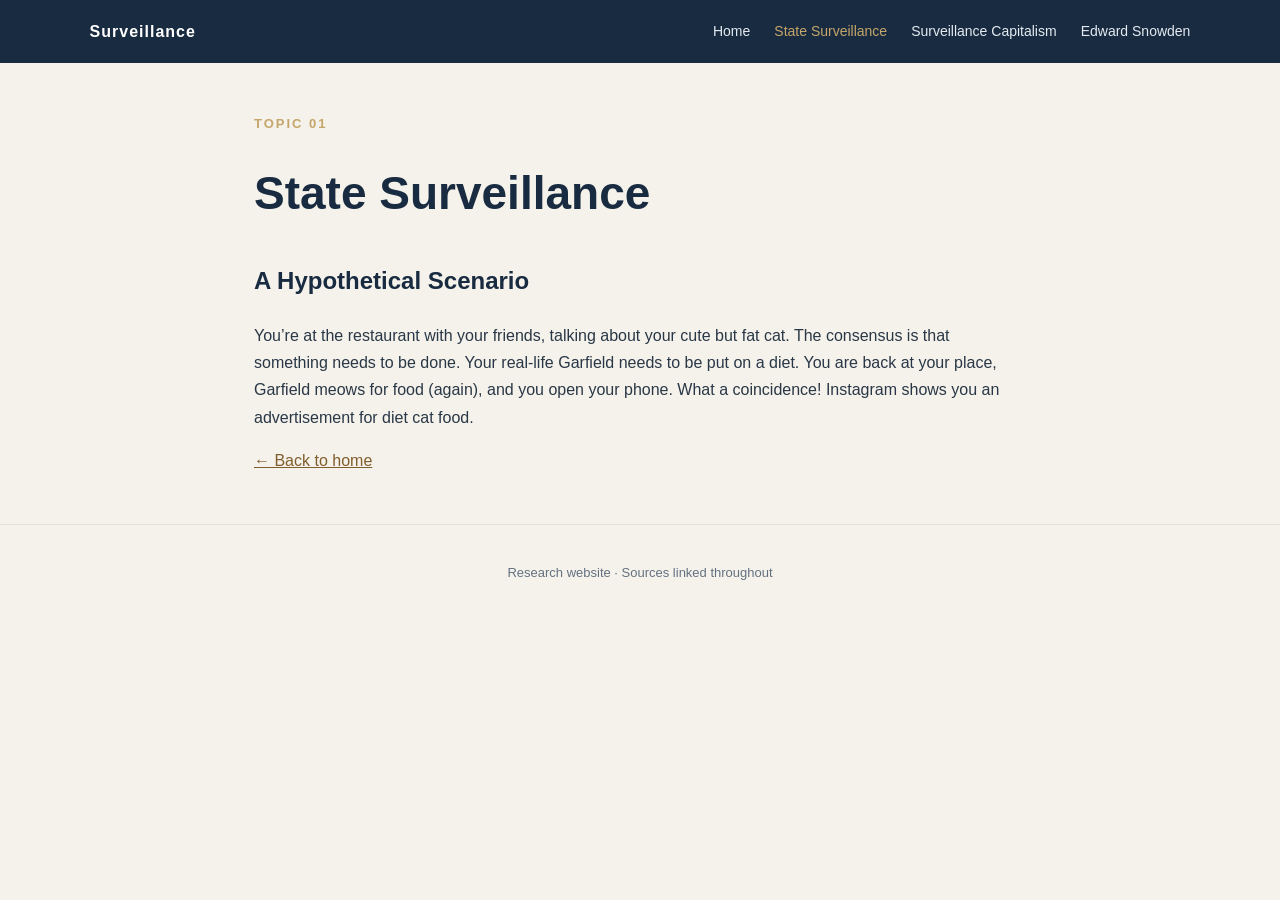
==== topic1.html @ e8d6a829 "Update topic1.html" ====
<!DOCTYPE html>
<html lang="en">
<head>
  <meta charset="UTF-8">
  <meta name="viewport" content="width=device-width, initial-scale=1.0">
  <title>Topic One | My Research Website</title>
  <link rel="stylesheet" href="style.css">
</head>
<body>

  <nav class="navbar">
    <a class="logo" href="index.html">Surveillance</a>
    <div class="nav-links">
      <a href="index.html">Home</a>
      <a class="active" href="topic1.html">State Surveillance</a>
      <a href="topic2.html">Surveillance Capitalism</a>
      <a href="topic3.html">Edward Snowden</a>
    </div>
  </nav>

  <main class="article">
    <p class="eyebrow">TOPIC 01</p>
    <h1>State Surveillance</h1>

<section>
    <h2>A Hypothetical Scenario</h2>

    <p>
      You’re at the restaurant with your friends, talking about your cute 
      but fat cat. The consensus is that something needs to be done. 
      Your real-life Garfield needs to be put on a diet. You are back at 
      your place, Garfield meows for food (again), and you open your phone. 
      What a coincidence! Instagram shows you an advertisement for diet cat food. 
    </p>



    

    <p><a href="index.html">← Back to home</a></p>
  </main>

  <footer>
    <p>Research website · Sources linked throughout</p>
  </footer>

</body>
</html>
---- style.css ----
* {
  box-sizing: border-box;
}

:root {
  --navy: #182b40;
  --gold: #c5a66a;
  --cream: #f5f2eb;
  --white: #ffffff;
  --text: #293746;
  --muted: #647181;
}

body {
  margin: 0;
  font-family: Arial, Helvetica, sans-serif;
  color: var(--text);
  background: var(--cream);
  line-height: 1.7;
}

/* Navigation bar */
.navbar {
  background: var(--navy);
  padding: 18px 7%;
  display: flex;
  justify-content: space-between;
  align-items: center;
  gap: 24px;
  flex-wrap: wrap;
}

.logo {
  color: var(--white);
  font-weight: bold;
  letter-spacing: 1px;
  text-decoration: none;
}

.nav-links {
  display: flex;
  gap: 24px;
  flex-wrap: wrap;
}

.nav-links a {
  color: #e5eaf0;
  text-decoration: none;
  font-size: 14px;
}

.nav-links a:hover,
.nav-links a.active {
  color: var(--gold);
}

/* Homepage introduction */
.hero {
  padding: 90px 12%;
  background: var(--navy);
  color: var(--white);
}

.eyebrow,
.number {
  color: var(--gold);
  font-weight: bold;
  letter-spacing: 2px;
  font-size: 13px;
}

.hero h1 {
  font-size: clamp(36px, 5vw, 58px);
  line-height: 1.15;
  max-width: 800px;
  margin: 16px 0;
}

.hero-content {
  display: grid;
  grid-template-columns: 3fr 2fr;
  align-items: center;
  gap: 48px;
  max-width: 1200px;
  margin: 0 auto;
}

.hero-text {
  min-width: 0;
}

.hero-image img {
  display: block;
  width: 100%;
  aspect-ratio: 4 / 5;
  max-height: 380px;
  object-fit: cover;
  border-radius: 8px;
}

/* Stack the image below the text on small screens */
@media (max-width: 700px) {
  .hero-content {
    grid-template-columns: 1fr;
    gap: 28px;
  }

  .hero-image img {
    max-height: 300px;
    aspect-ratio: 16 / 9;
  }
}

.intro {
  color: #d4dce5;
  max-width: 620px;
  font-size: 18px;
}

.button {
  display: inline-block;
  margin-top: 20px;
  padding: 12px 22px;
  background: var(--gold);
  color: var(--navy);
  text-decoration: none;
  font-weight: bold;
  border-radius: 4px;
}

.button:hover {
  opacity: 0.85;
}

/* Homepage topic cards */
.container {
  max-width: 1100px;
  margin: auto;
  padding: 55px 24px;
}

.container h2 {
  font-size: 30px;
  color: var(--navy);
}

.section-intro {
  color: var(--muted);
}

.cards {
  display: grid;
  grid-template-columns: repeat(3, minmax(0, 1fr));
  gap: 22px;
  margin-top: 30px;
}

.card {
  display: block;
  background: var(--white);
  padding: 28px;
  border-radius: 6px;
  border: 1px solid #e3dfd6;
  color: var(--text);
  text-decoration: none;
  transition: transform 0.2s, box-shadow 0.2s;
}

.card:hover {
  transform: translateY(-4px);
  box-shadow: 0 8px 24px #182b4015;
}

.card h3 {
  color: var(--navy);
  font-size: 22px;
}

.read-more {
  color: #8a6b3f;
  font-weight: bold;
}

/* Individual topic pages */
.article {
  max-width: 820px;
  margin: 50px auto;
  padding: 0 24px;
}

.article h1 {
  color: var(--navy);
  font-size: clamp(32px, 5vw, 46px);
  line-height: 1.2;
}

.article h2 {
  color: var(--navy);
  margin-top: 40px;
}

.article a {
  color: #805d2c;
}

.article img {
  max-width: 100%;
  height: auto;
  border-radius: 6px;
}

footer {
  padding: 24px;
  text-align: center;
  color: var(--muted);
  border-top: 1px solid #e3dfd6;
  font-size: 13px;
}

/* Adapt the layout to phones and smaller screens */
@media (max-width: 700px) {
  .navbar {
    align-items: flex-start;
    flex-direction: column;
  }

  .nav-links {
    gap: 16px;
  }

  .hero {
    padding: 60px 7%;
  }

  .cards {
    grid-template-columns: 1fr;
  }
}
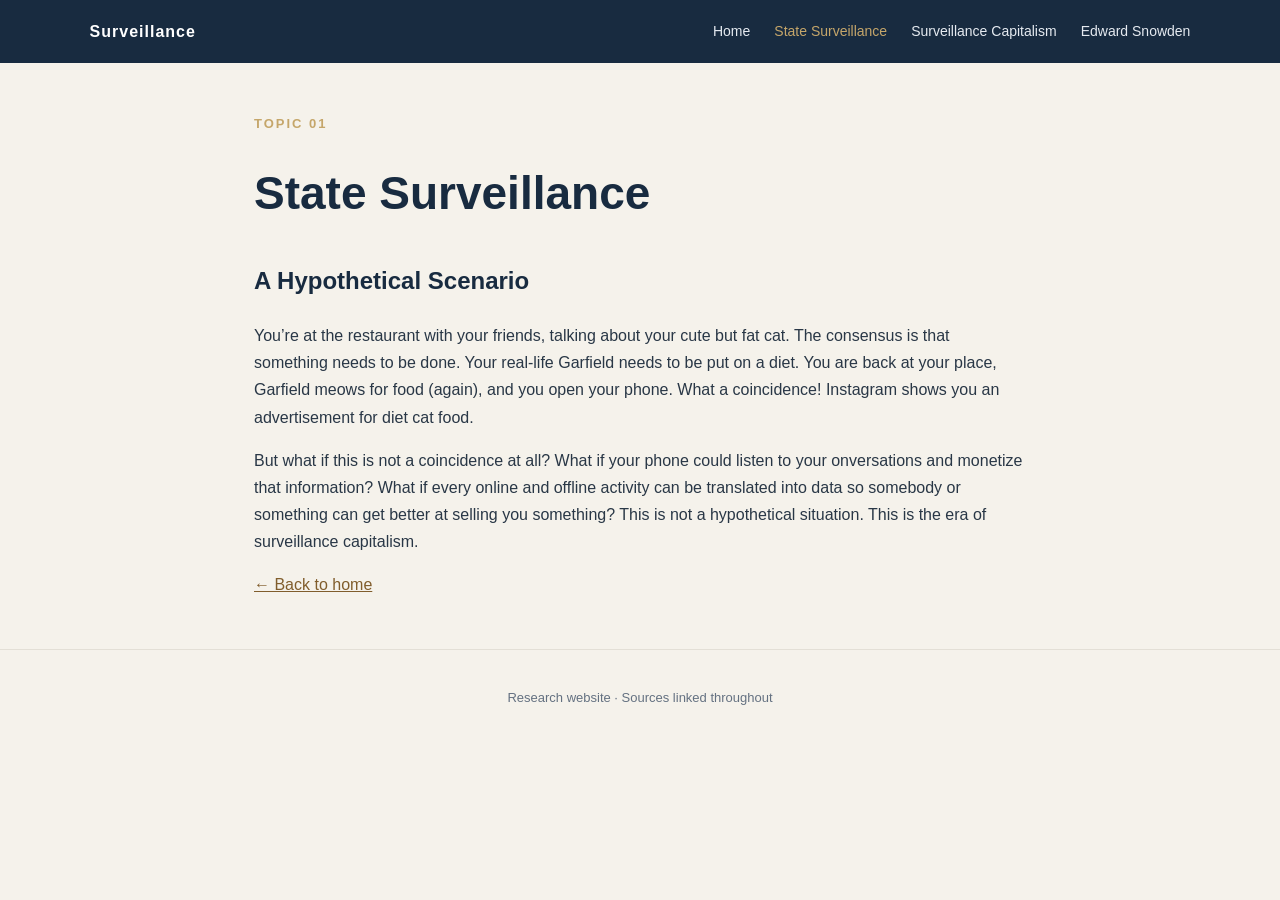
==== commit 309cfe0e: "Update topic1.html" ====
--- a/topic1.html
+++ b/topic1.html
@@ -33,7 +33,13 @@
       your place, Garfield meows for food (again), and you open your phone. 
       What a coincidence! Instagram shows you an advertisement for diet cat food. 
     </p>
-
+    
+    <p>
+      But what if this is not a coincidence at all? What if your phone could listen to your 
+      onversations and monetize that information? What if every online and offline activity can be 
+      translated into data so somebody or something can get better at selling you something? This 
+      is not a hypothetical situation. This is the era of surveillance capitalism.
+    </p>
 
 
     
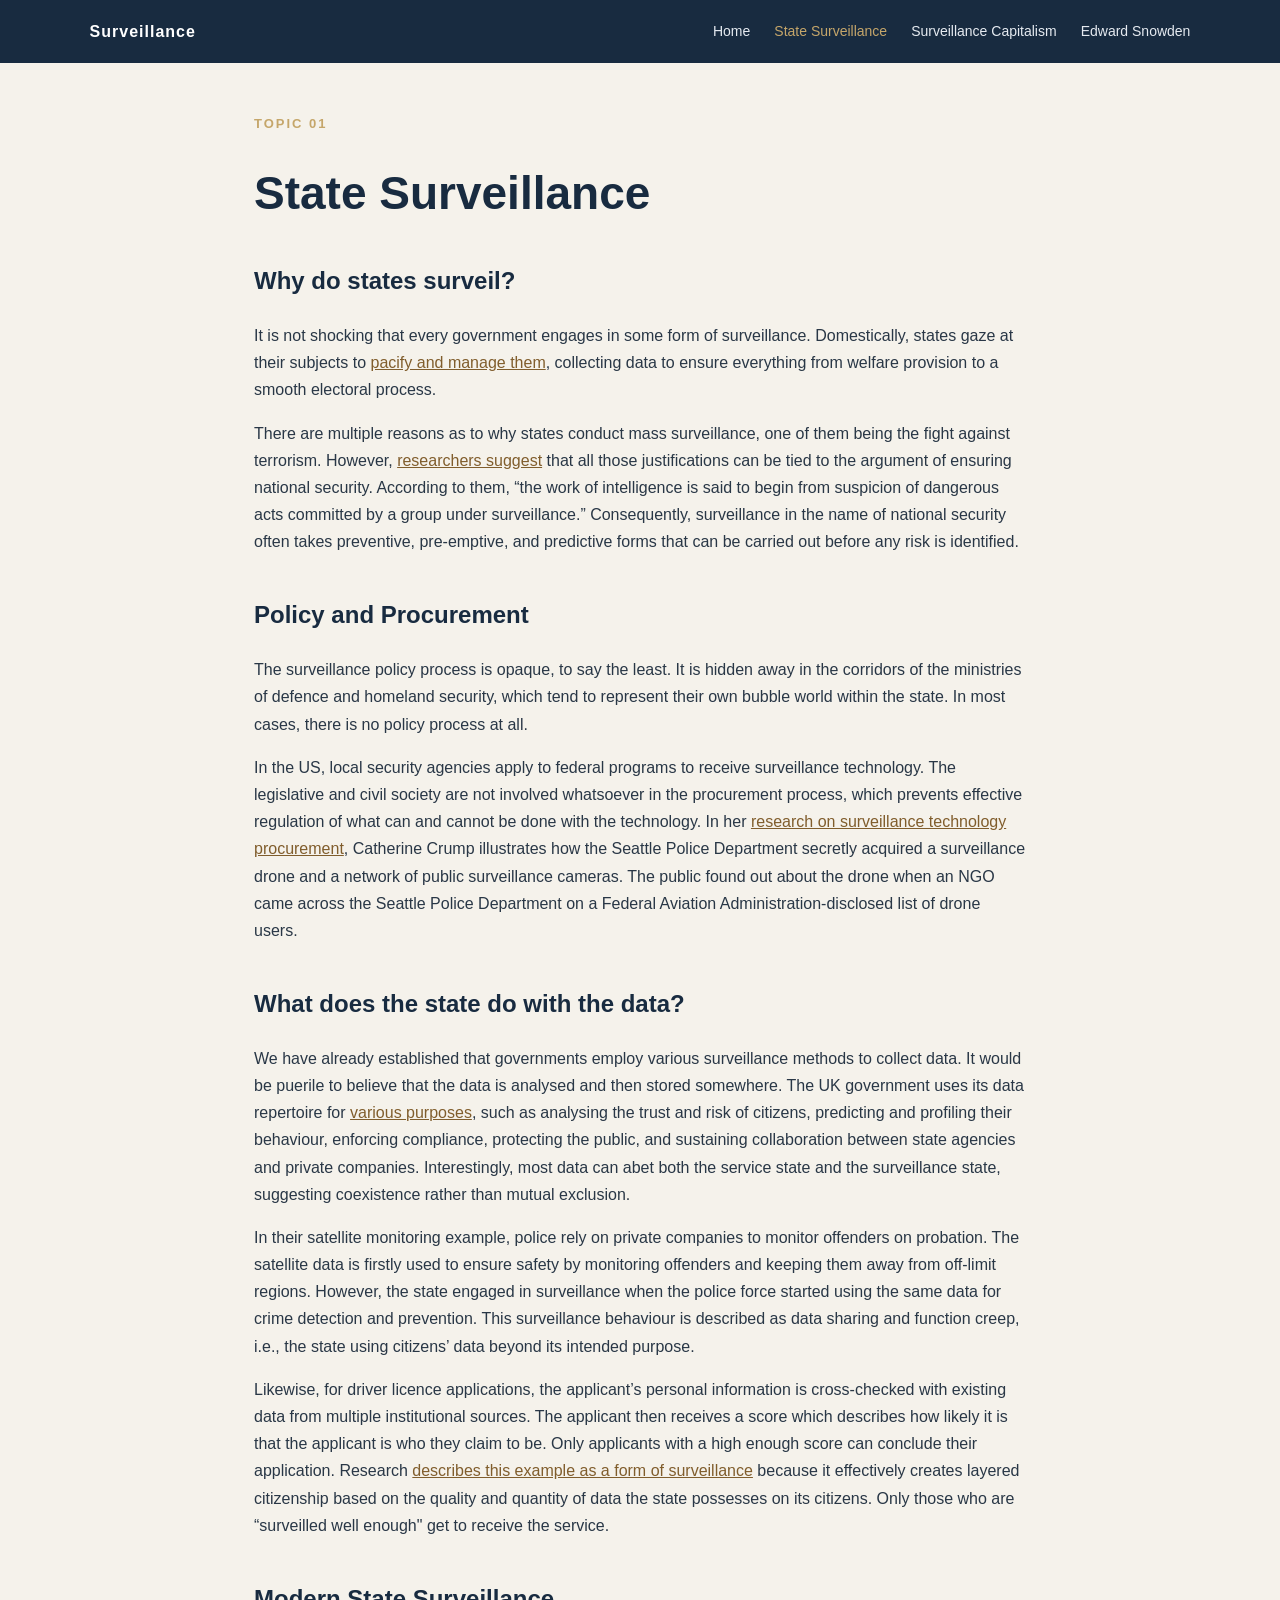
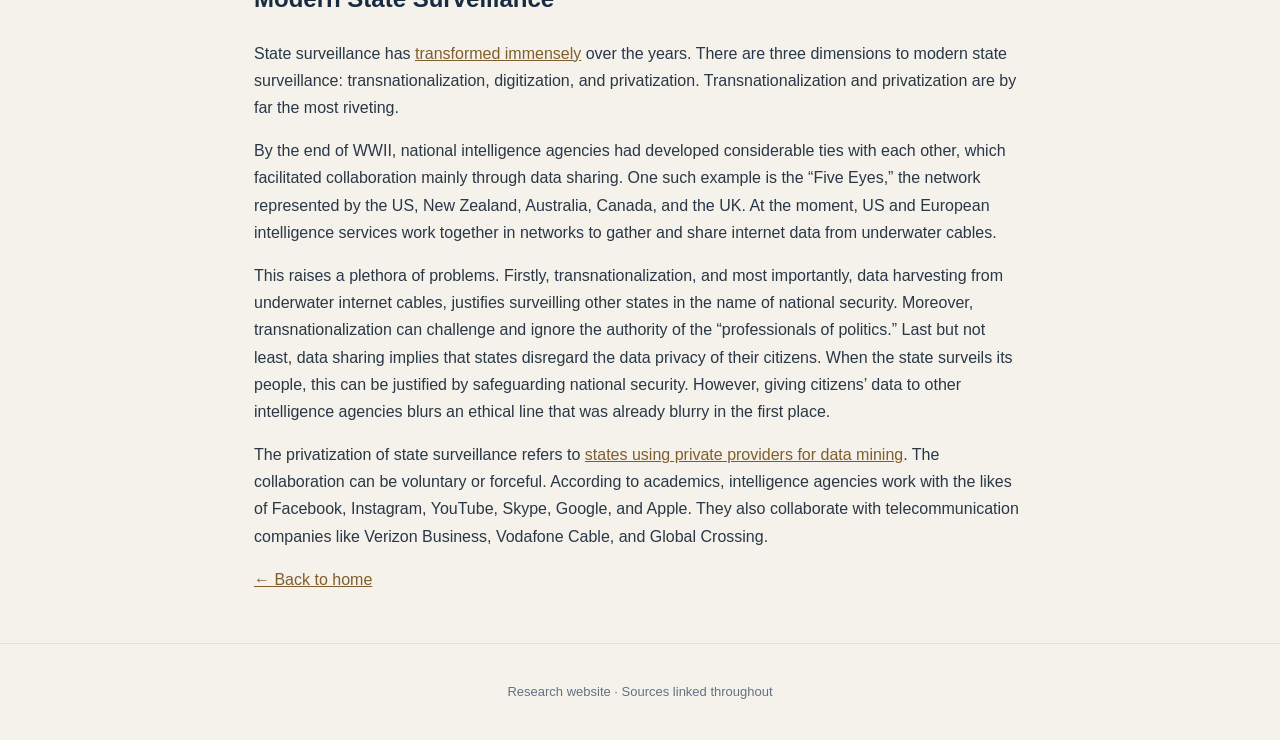
==== commit 5aa8f1f6: "Update topic1.html" ====
--- a/topic1.html
+++ b/topic1.html
@@ -4,7 +4,7 @@
 <head>
   <meta charset="UTF-8">
   <meta name="viewport" content="width=device-width, initial-scale=1.0">
-  <title>Topic One | My Research Website</title>
+  <title>PUBPOL222 Final Project</title>
   <link rel="stylesheet" href="style.css">
 </head>
 <body>
@@ -23,26 +23,35 @@
     <p class="eyebrow">TOPIC 01</p>
     <h1>State Surveillance</h1>
 
-<section>
-    <h2>A Hypothetical Scenario</h2>
+  <h2>Why do states surveil?</h2>
 
-    <p>
-      You’re at the restaurant with your friends, talking about your cute 
-      but fat cat. The consensus is that something needs to be done. 
-      Your real-life Garfield needs to be put on a diet. You are back at 
-      your place, Garfield meows for food (again), and you open your phone. 
-      What a coincidence! Instagram shows you an advertisement for diet cat food. 
-    </p>
-    
-    <p>
-      But what if this is not a coincidence at all? What if your phone could listen to your 
-      onversations and monetize that information? What if every online and offline activity can be 
-      translated into data so somebody or something can get better at selling you something? This 
-      is not a hypothetical situation. This is the era of surveillance capitalism.
-    </p>
+  <p>It is not shocking that every government engages in some form of surveillance. Domestically, states gaze at their subjects to <a href="https://d1wqtxts1xzle7.cloudfront.net/76400352/Cyber_20Series_20Web2-libre.pdf?1639581988=&amp;response-content-disposition=inline%3B+filename%3DGoverning_Cyberspace_during_a_Crisis_in.pdf&amp;Expires=1792562206&amp;Signature=ez0BBP5YNzSZqqUoLzvwpNprk3~naDb6iUlHUUlqk3fh8IuvuqOPbIAH9OkCsQyJt46uGKl8BIvYFPuG-Qm4je-HpDegU5crHpNjvLHodP6Og5ZSEKywXF6elBB1Ybo49YpGGbWrBkDkB~0s10yP-RbG5PaXotoMq0A6XKbDkWxBPCYPzJop8mE1zfkLEXNjqVF5xI0-kGfxSqHT4MMYGR-1YMB9fRSBpB531D74t61~TzVUiKpVoluR7lGRz4SM8nP0zVkcQLfic7bS1vR6ujzHljAD5koRNSX3DWy~2BGONEFco-GdftG5HaquAnncHpPBDaJkd7vBWc4635FfZg__&amp;Key-Pair-Id=APKAJLOHF5GGSLRBV4ZA#page=21" target="_blank" rel="noopener noreferrer">pacify and manage them</a>, collecting data to ensure everything from welfare provision to a smooth electoral process.</p>
 
+  <p>There are multiple reasons as to why states conduct mass surveillance, one of them being the fight against terrorism. However, <a href="https://academic.oup.com/ips/article/8/2/121/1794335" target="_blank" rel="noopener noreferrer">researchers suggest</a> that all those justifications can be tied to the argument of ensuring national security. According to them, “the work of intelligence is said to begin from suspicion of dangerous acts committed by a group under surveillance.” Consequently, surveillance in the name of national security often takes preventive, pre-emptive, and predictive forms that can be carried out before any risk is identified.</p>
 
-    
+  <h2>Policy and Procurement</h2>
+
+  <p>The surveillance policy process is opaque, to say the least. It is hidden away in the corridors of the ministries of defence and homeland security, which tend to represent their own bubble world within the state. In most cases, there is no policy process at all.</p>
+
+  <p>In the US, local security agencies apply to federal programs to receive surveillance technology. The legislative and civil society are not involved whatsoever in the procurement process, which prevents effective regulation of what can and cannot be done with the technology. In her <a href="https://access.heinonline.com/HOL/Page?handle=hein.journals/washlr91&amp;div=41&amp;g_sent=1&amp;casa_token=&amp;collection=journals" target="_blank" rel="noopener noreferrer">research on surveillance technology procurement</a>, Catherine Crump illustrates how the Seattle Police Department secretly acquired a surveillance drone and a network of public surveillance cameras. The public found out about the drone when an NGO came across the Seattle Police Department on a Federal Aviation Administration-disclosed list of drone users.</p>
+
+  <h2>What does the state do with the data?</h2>
+
+  <p>We have already established that governments employ various surveillance methods to collect data. It would be puerile to believe that the data is analysed and then stored somewhere. The UK government uses its data repertoire for <a href="https://link.springer.com/article/10.1007/s12394-009-0007-5" target="_blank" rel="noopener noreferrer">various purposes</a>, such as analysing the trust and risk of citizens, predicting and profiling their behaviour, enforcing compliance, protecting the public, and sustaining collaboration between state agencies and private companies. Interestingly, most data can abet both the service state and the surveillance state, suggesting coexistence rather than mutual exclusion.</p>
+
+  <p>In their satellite monitoring example, police rely on private companies to monitor offenders on probation. The satellite data is firstly used to ensure safety by monitoring offenders and keeping them away from off-limit regions. However, the state engaged in surveillance when the police force started using the same data for crime detection and prevention. This surveillance behaviour is described as data sharing and function creep, i.e., the state using citizens’ data beyond its intended purpose.</p>
+
+  <p>Likewise, for driver licence applications, the applicant’s personal information is cross-checked with existing data from multiple institutional sources. The applicant then receives a score which describes how likely it is that the applicant is who they claim to be. Only applicants with a high enough score can conclude their application. Research <a href="https://link.springer.com/article/10.1007/s12394-009-0007-5" target="_blank" rel="noopener noreferrer">describes this example as a form of surveillance</a> because it effectively creates layered citizenship based on the quality and quantity of data the state possesses on its citizens. Only those who are “surveilled well enough" get to receive the service.</p>
+
+  <h2>Modern State Surveillance</h2>
+
+  <p>State surveillance has <a href="https://academic.oup.com/ips/article/8/2/121/1794335" target="_blank" rel="noopener noreferrer">transformed immensely</a> over the years. There are three dimensions to modern state surveillance: transnationalization, digitization, and privatization. Transnationalization and privatization are by far the most riveting.</p>
+
+  <p>By the end of WWII, national intelligence agencies had developed considerable ties with each other, which facilitated collaboration mainly through data sharing. One such example is the “Five Eyes,” the network represented by the US, New Zealand, Australia, Canada, and the UK. At the moment, US and European intelligence services work together in networks to gather and share internet data from underwater cables.</p>
+
+  <p>This raises a plethora of problems. Firstly, transnationalization, and most importantly, data harvesting from underwater internet cables, justifies surveilling other states in the name of national security. Moreover, transnationalization can challenge and ignore the authority of the “professionals of politics.” Last but not least, data sharing implies that states disregard the data privacy of their citizens. When the state surveils its people, this can be justified by safeguarding national security. However, giving citizens’ data to other intelligence agencies blurs an ethical line that was already blurry in the first place.</p>
+
+  <p>The privatization of state surveillance refers to <a href="https://academic.oup.com/ips/article/8/2/121/1794335" target="_blank" rel="noopener noreferrer">states using private providers for data mining</a>. The collaboration can be voluntary or forceful. According to academics, intelligence agencies work with the likes of Facebook, Instagram, YouTube, Skype, Google, and Apple. They also collaborate with telecommunication companies like Verizon Business, Vodafone Cable, and Global Crossing.</p>
 
     <p><a href="index.html">← Back to home</a></p>
   </main>
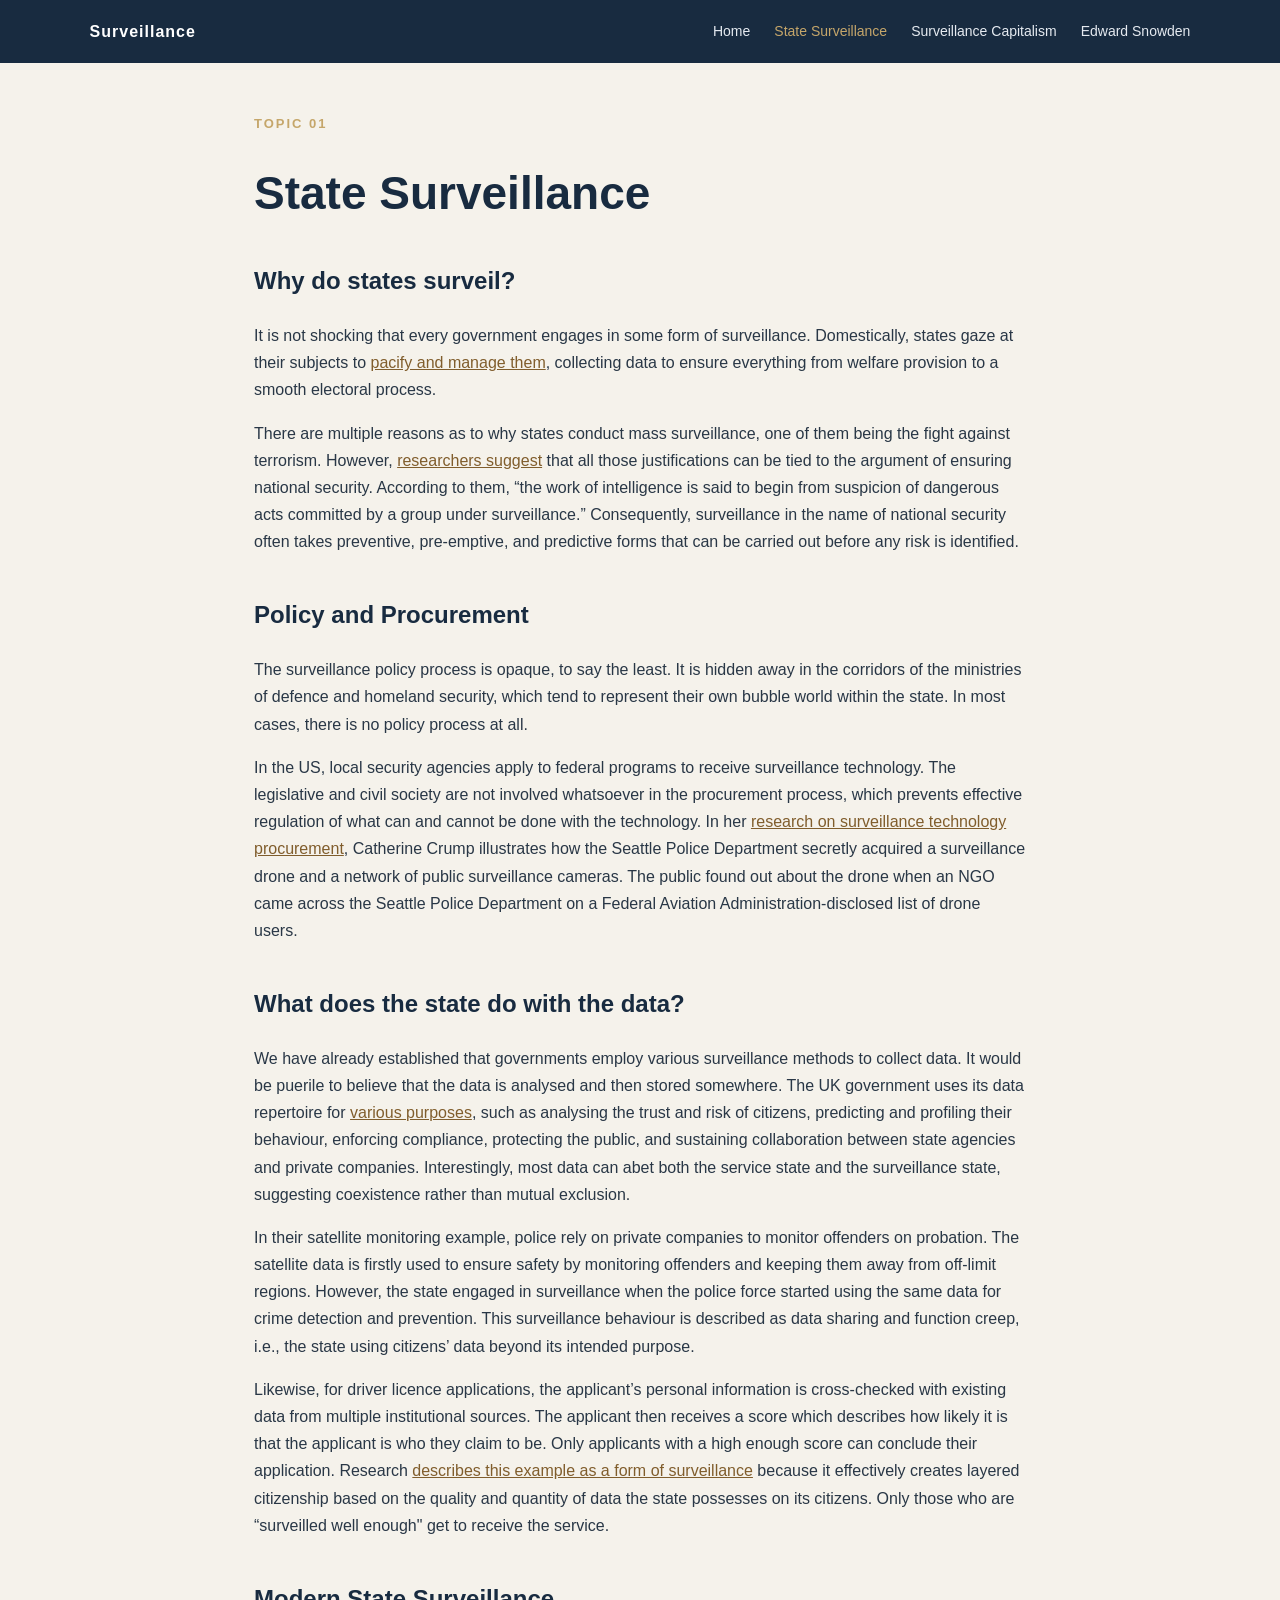
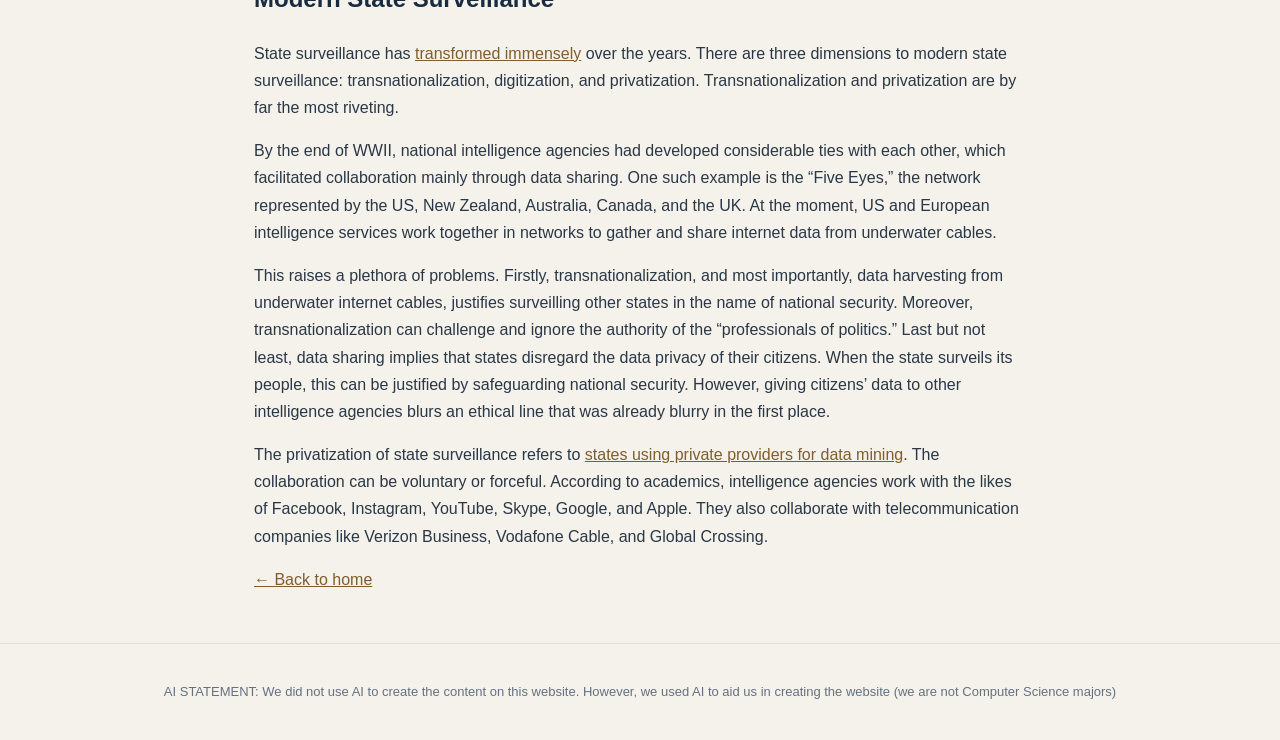
==== commit de44afde: "Update topic1.html" ====
--- a/topic1.html
+++ b/topic1.html
@@ -57,7 +57,7 @@
   </main>
 
   <footer>
-    <p>Research website · Sources linked throughout</p>
+    <p>AI STATEMENT: We did not use AI to create the content on this website. However, we used AI to aid us in creating the website (we are not Computer Science majors)</p>
   </footer>
 
 </body>
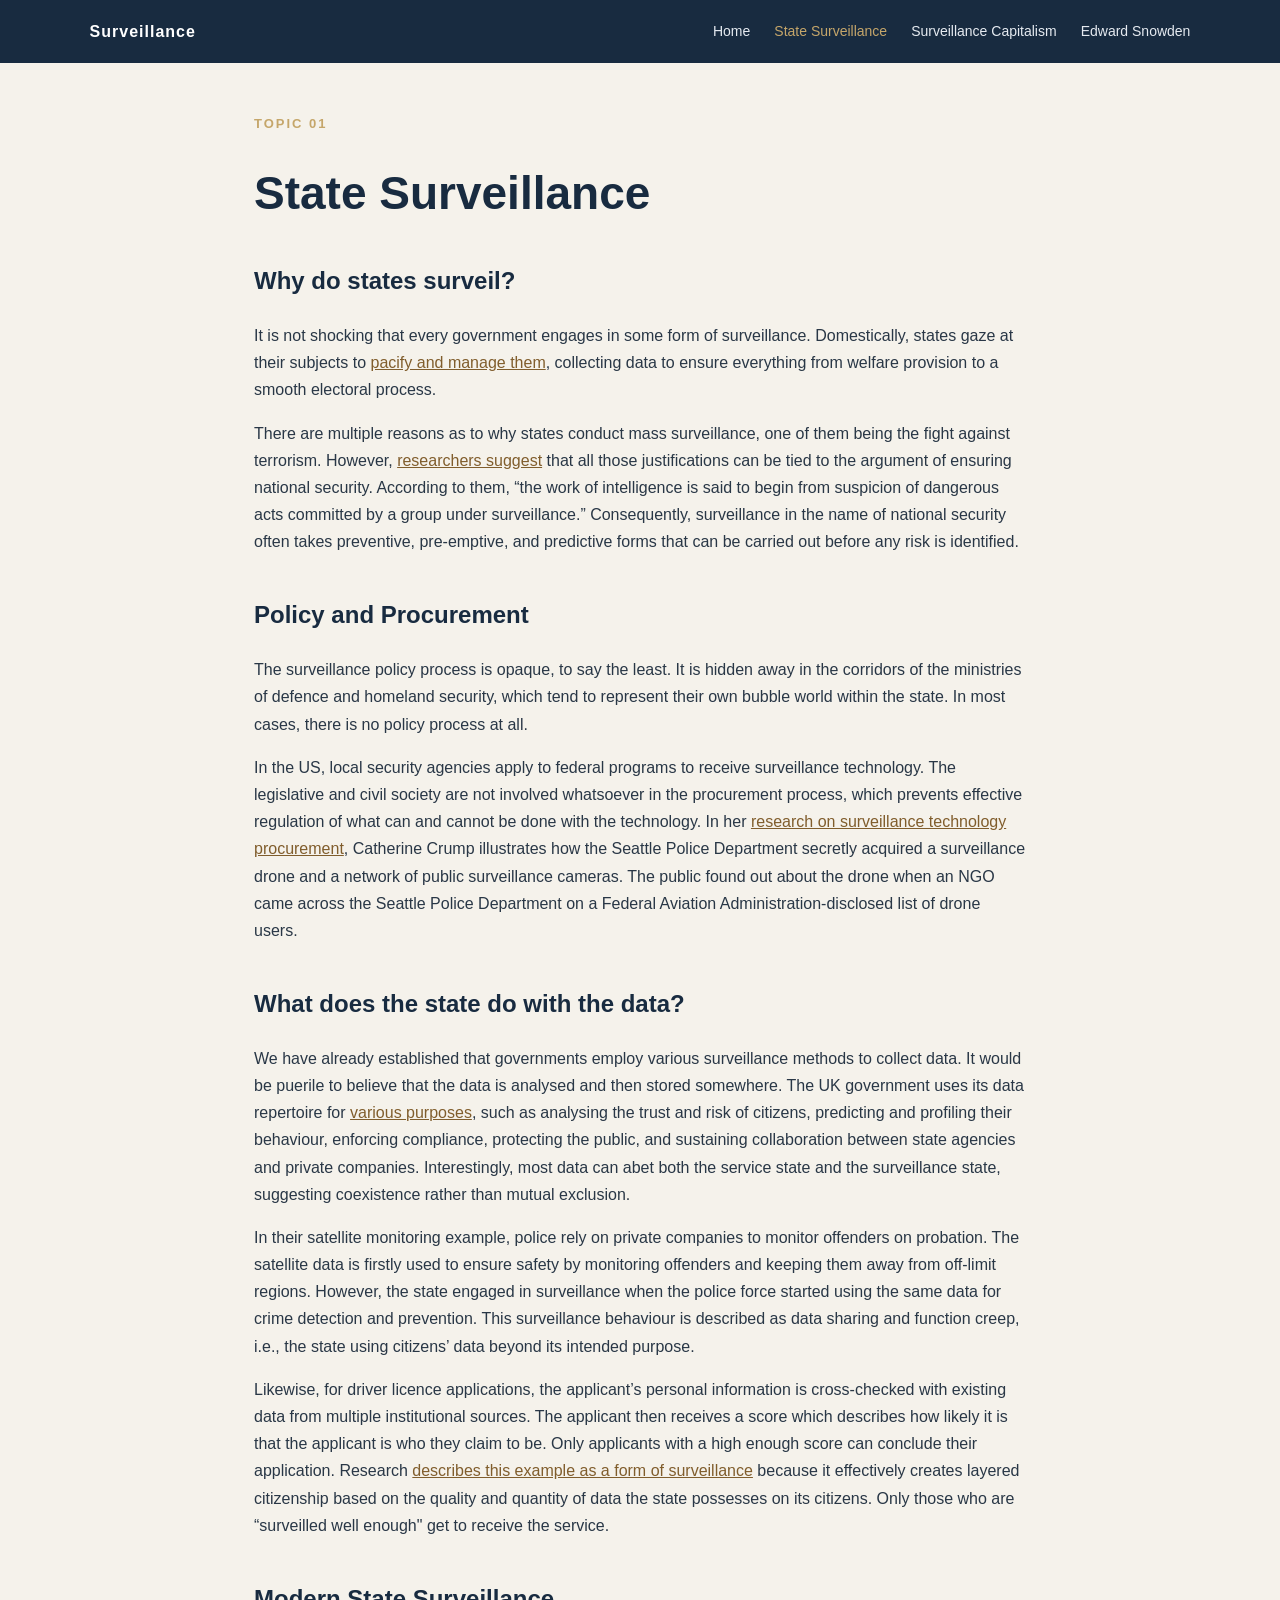
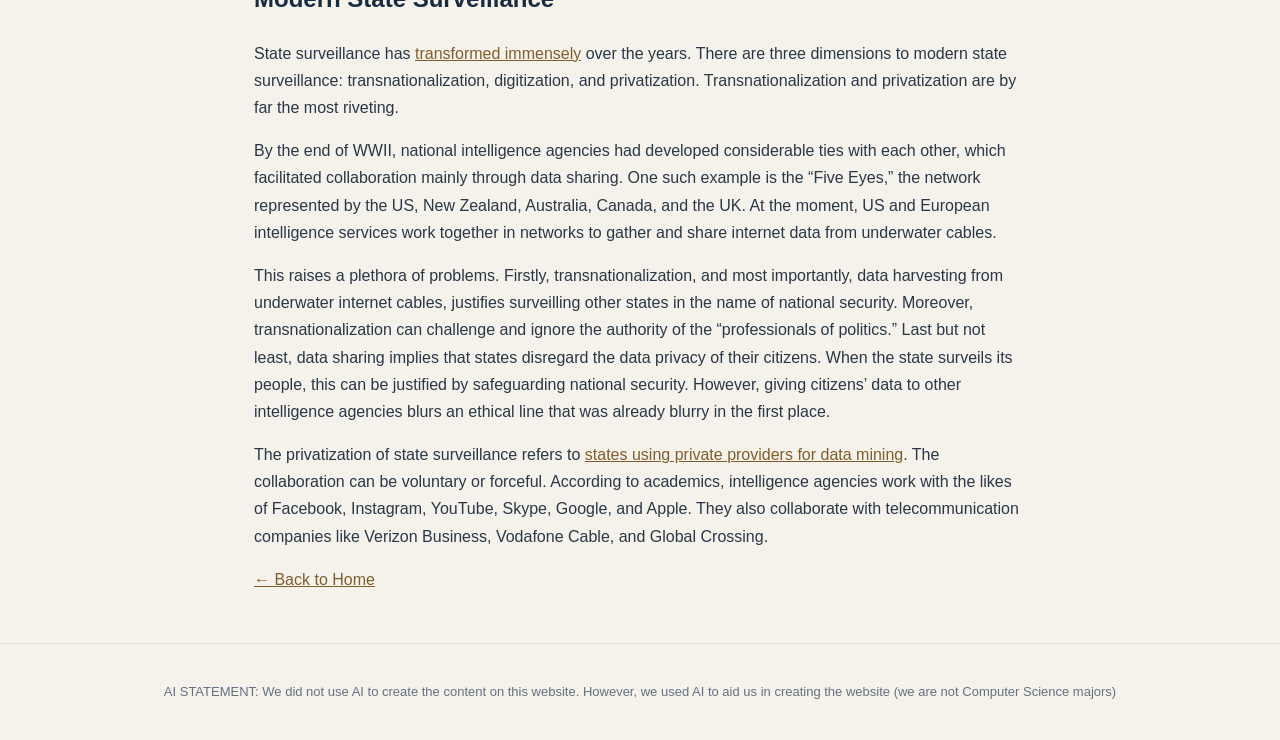
==== commit b591570a: "Update topic1.html" ====
--- a/topic1.html
+++ b/topic1.html
@@ -53,7 +53,7 @@
 
   <p>The privatization of state surveillance refers to <a href="https://academic.oup.com/ips/article/8/2/121/1794335" target="_blank" rel="noopener noreferrer">states using private providers for data mining</a>. The collaboration can be voluntary or forceful. According to academics, intelligence agencies work with the likes of Facebook, Instagram, YouTube, Skype, Google, and Apple. They also collaborate with telecommunication companies like Verizon Business, Vodafone Cable, and Global Crossing.</p>
 
-    <p><a href="index.html">← Back to home</a></p>
+    <p><a href="index.html">← Back to Home</a></p>
   </main>
 
   <footer>
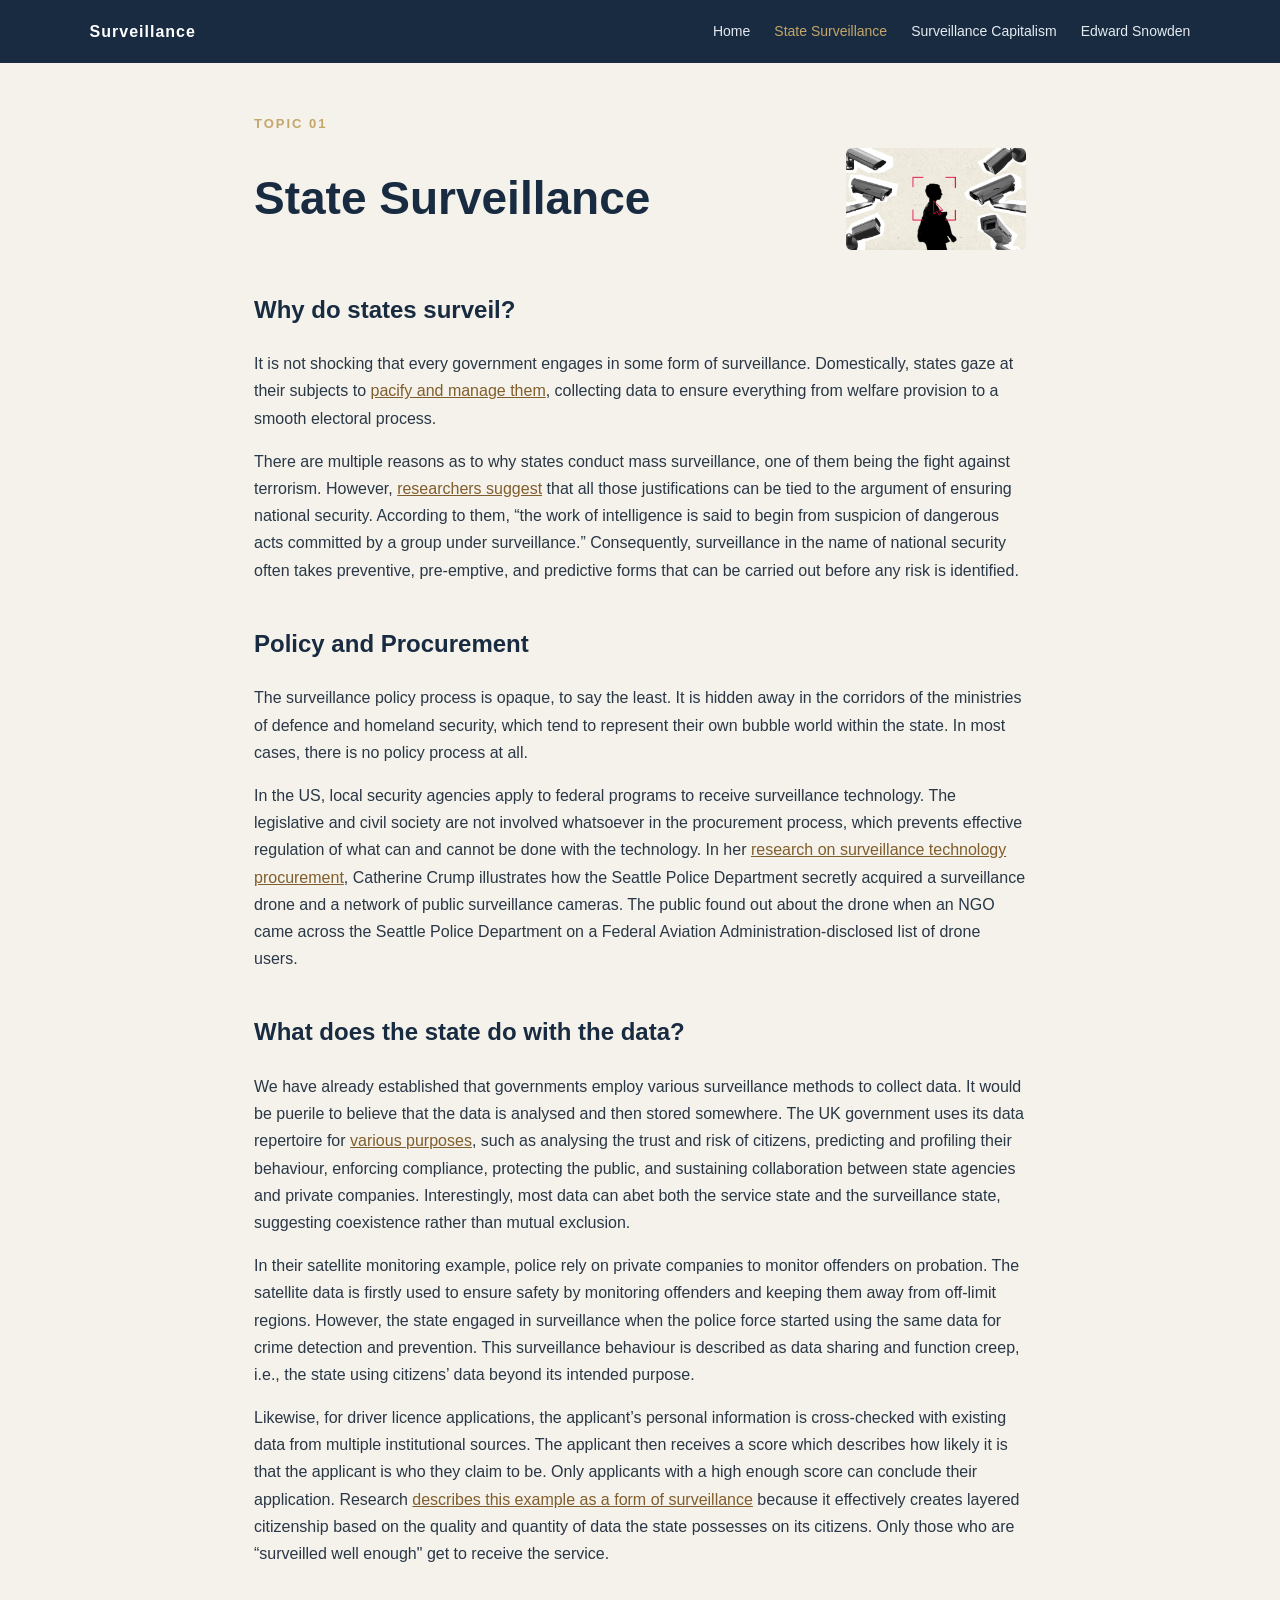
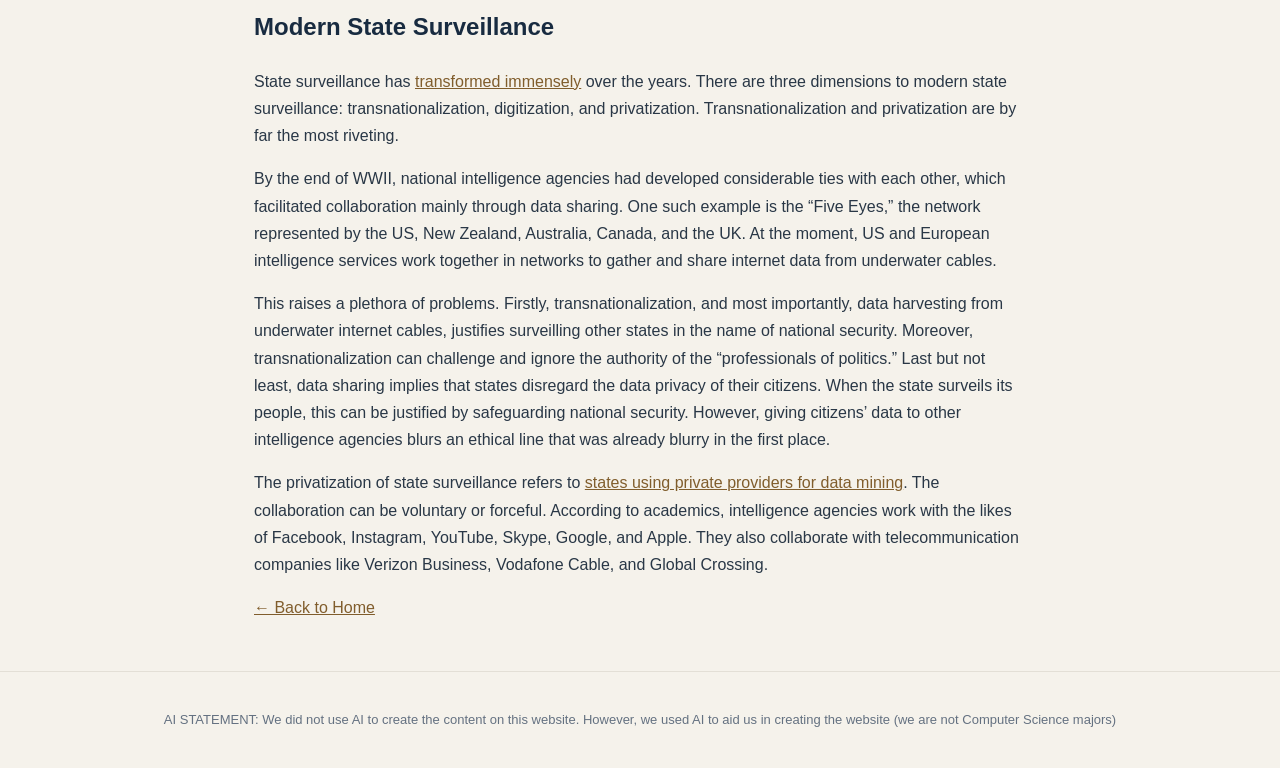
==== commit 3f03dd3f: "Update topic1.html" ====
--- a/topic1.html
+++ b/topic1.html
@@ -21,8 +21,12 @@
 
   <main class="article">
     <p class="eyebrow">TOPIC 01</p>
-    <h1>State Surveillance</h1>
-
+    
+  <div class="title-with-image">
+  <h1>State Surveillance</h1>
+  <img src="images/CameraOm.png">
+  </div>
+    
   <h2>Why do states surveil?</h2>
 
   <p>It is not shocking that every government engages in some form of surveillance. Domestically, states gaze at their subjects to <a href="https://d1wqtxts1xzle7.cloudfront.net/76400352/Cyber_20Series_20Web2-libre.pdf?1639581988=&amp;response-content-disposition=inline%3B+filename%3DGoverning_Cyberspace_during_a_Crisis_in.pdf&amp;Expires=1792562206&amp;Signature=ez0BBP5YNzSZqqUoLzvwpNprk3~naDb6iUlHUUlqk3fh8IuvuqOPbIAH9OkCsQyJt46uGKl8BIvYFPuG-Qm4je-HpDegU5crHpNjvLHodP6Og5ZSEKywXF6elBB1Ybo49YpGGbWrBkDkB~0s10yP-RbG5PaXotoMq0A6XKbDkWxBPCYPzJop8mE1zfkLEXNjqVF5xI0-kGfxSqHT4MMYGR-1YMB9fRSBpB531D74t61~TzVUiKpVoluR7lGRz4SM8nP0zVkcQLfic7bS1vR6ujzHljAD5koRNSX3DWy~2BGONEFco-GdftG5HaquAnncHpPBDaJkd7vBWc4635FfZg__&amp;Key-Pair-Id=APKAJLOHF5GGSLRBV4ZA#page=21" target="_blank" rel="noopener noreferrer">pacify and manage them</a>, collecting data to ensure everything from welfare provision to a smooth electoral process.</p>
--- a/style.css
+++ b/style.css
@@ -237,3 +237,27 @@
     grid-template-columns: 1fr;
   }
 }
+
+.title-with-image {
+  display: flex;
+  align-items: center;
+  justify-content: space-between;
+  gap: 24px;
+}
+
+.title-with-image h1 {
+  margin: 0;
+}
+
+.title-with-image img {
+  width: 180px;
+  height: auto;
+  object-fit: contain;
+}
+
+@media (max-width: 600px) {
+  .title-with-image {
+    flex-direction: column;
+    align-items: flex-start;
+  }
+}
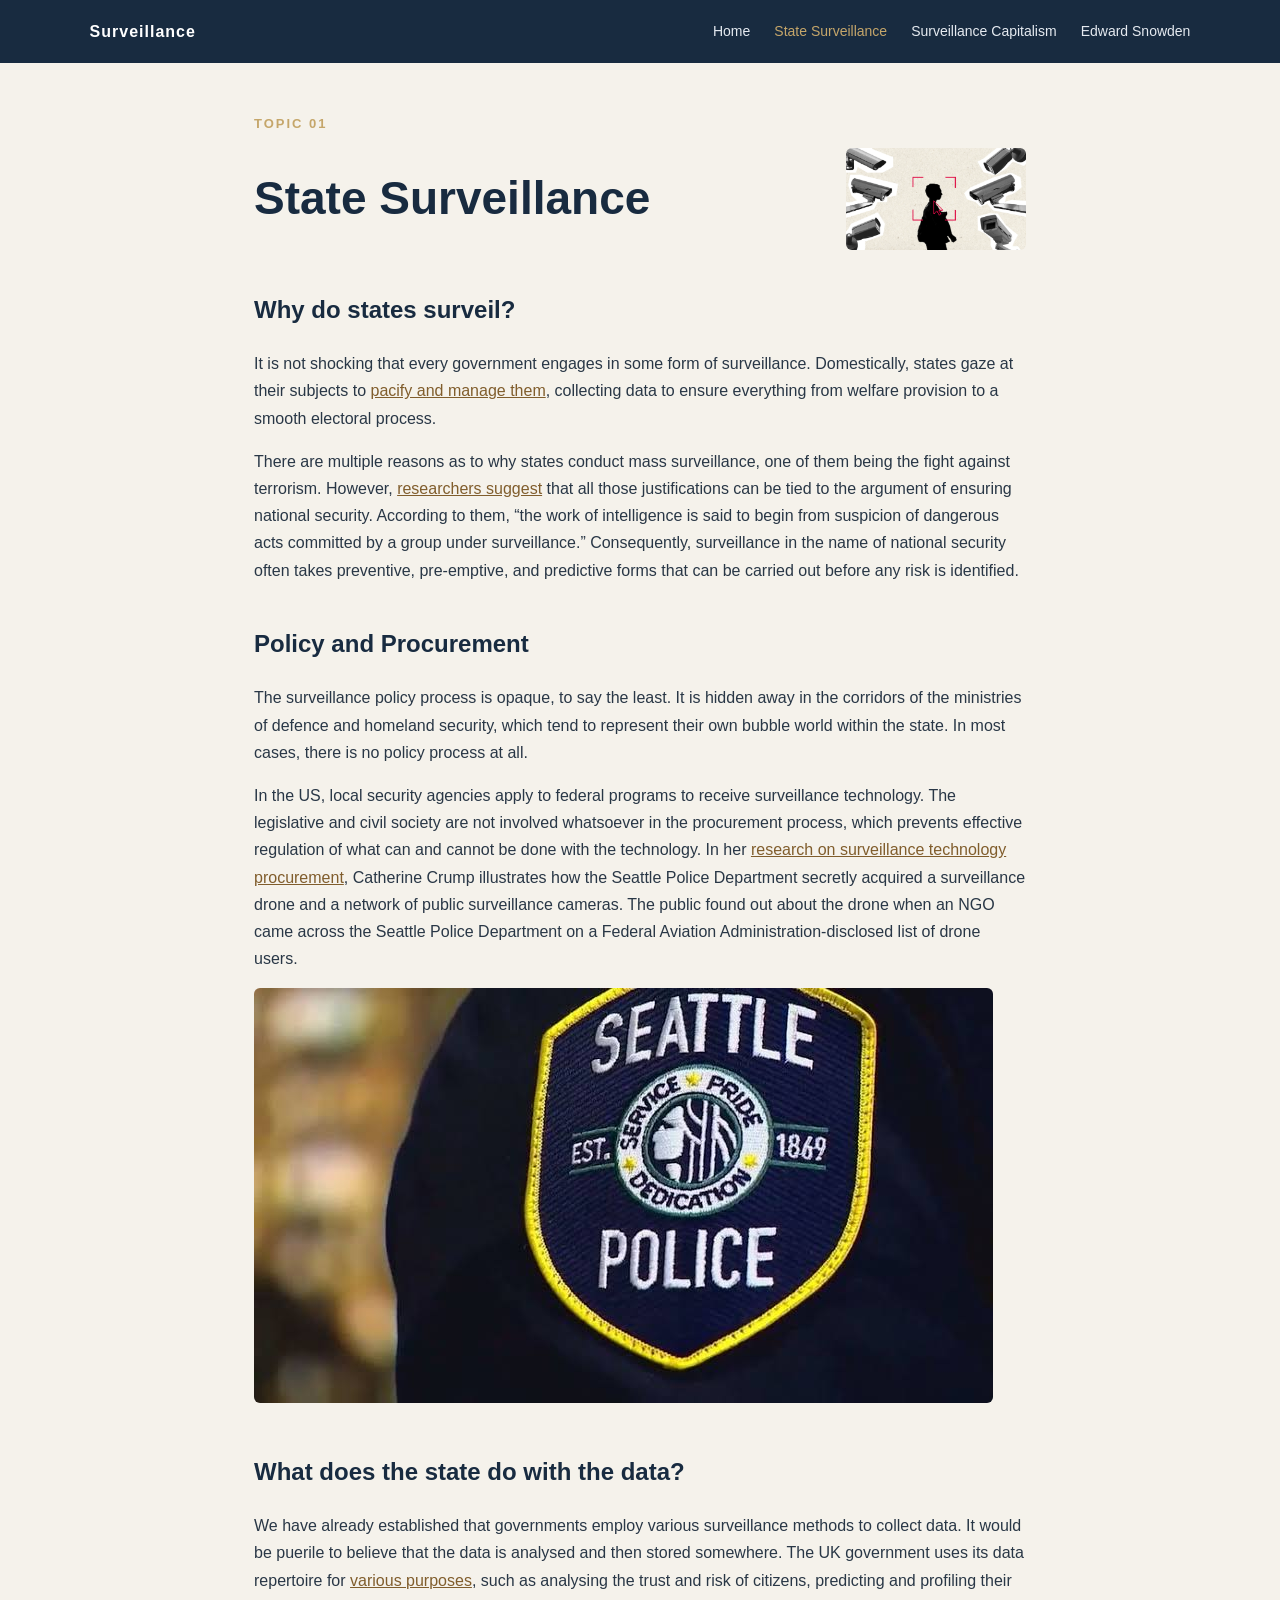
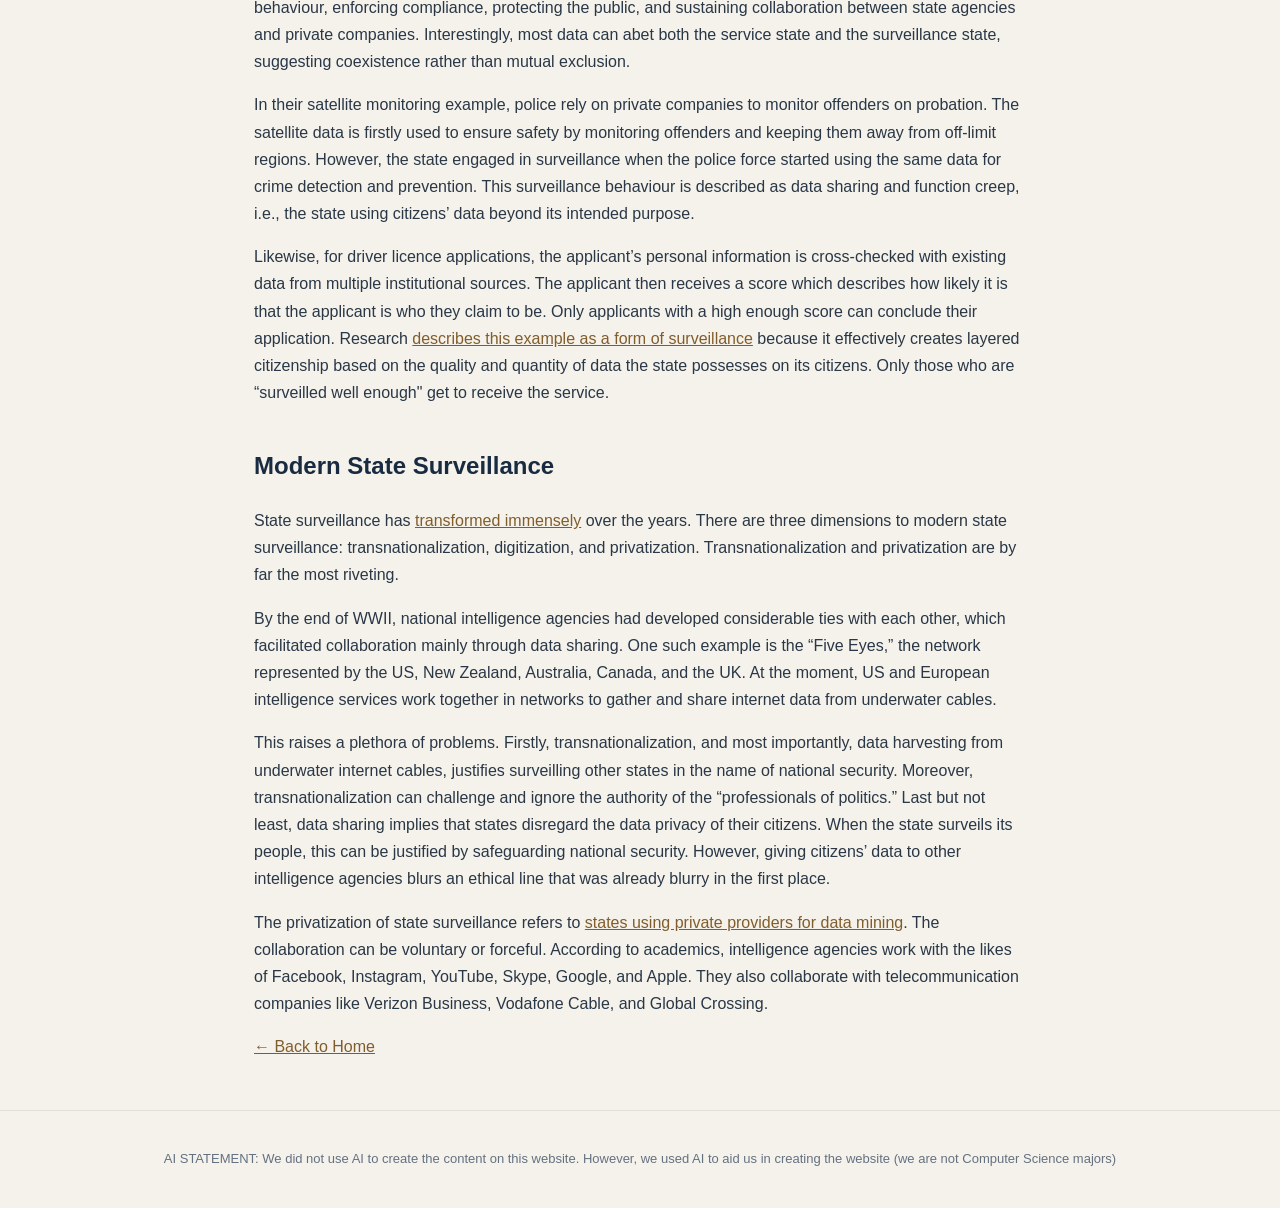
==== commit 7596f02f: "Update topic1.html" ====
--- a/topic1.html
+++ b/topic1.html
@@ -39,6 +39,8 @@
 
   <p>In the US, local security agencies apply to federal programs to receive surveillance technology. The legislative and civil society are not involved whatsoever in the procurement process, which prevents effective regulation of what can and cannot be done with the technology. In her <a href="https://access.heinonline.com/HOL/Page?handle=hein.journals/washlr91&amp;div=41&amp;g_sent=1&amp;casa_token=&amp;collection=journals" target="_blank" rel="noopener noreferrer">research on surveillance technology procurement</a>, Catherine Crump illustrates how the Seattle Police Department secretly acquired a surveillance drone and a network of public surveillance cameras. The public found out about the drone when an NGO came across the Seattle Police Department on a Federal Aviation Administration-disclosed list of drone users.</p>
 
+  <img class="article-image" src="images/spd.jfif">
+
   <h2>What does the state do with the data?</h2>
 
   <p>We have already established that governments employ various surveillance methods to collect data. It would be puerile to believe that the data is analysed and then stored somewhere. The UK government uses its data repertoire for <a href="https://link.springer.com/article/10.1007/s12394-009-0007-5" target="_blank" rel="noopener noreferrer">various purposes</a>, such as analysing the trust and risk of citizens, predicting and profiling their behaviour, enforcing compliance, protecting the public, and sustaining collaboration between state agencies and private companies. Interestingly, most data can abet both the service state and the surveillance state, suggesting coexistence rather than mutual exclusion.</p>
